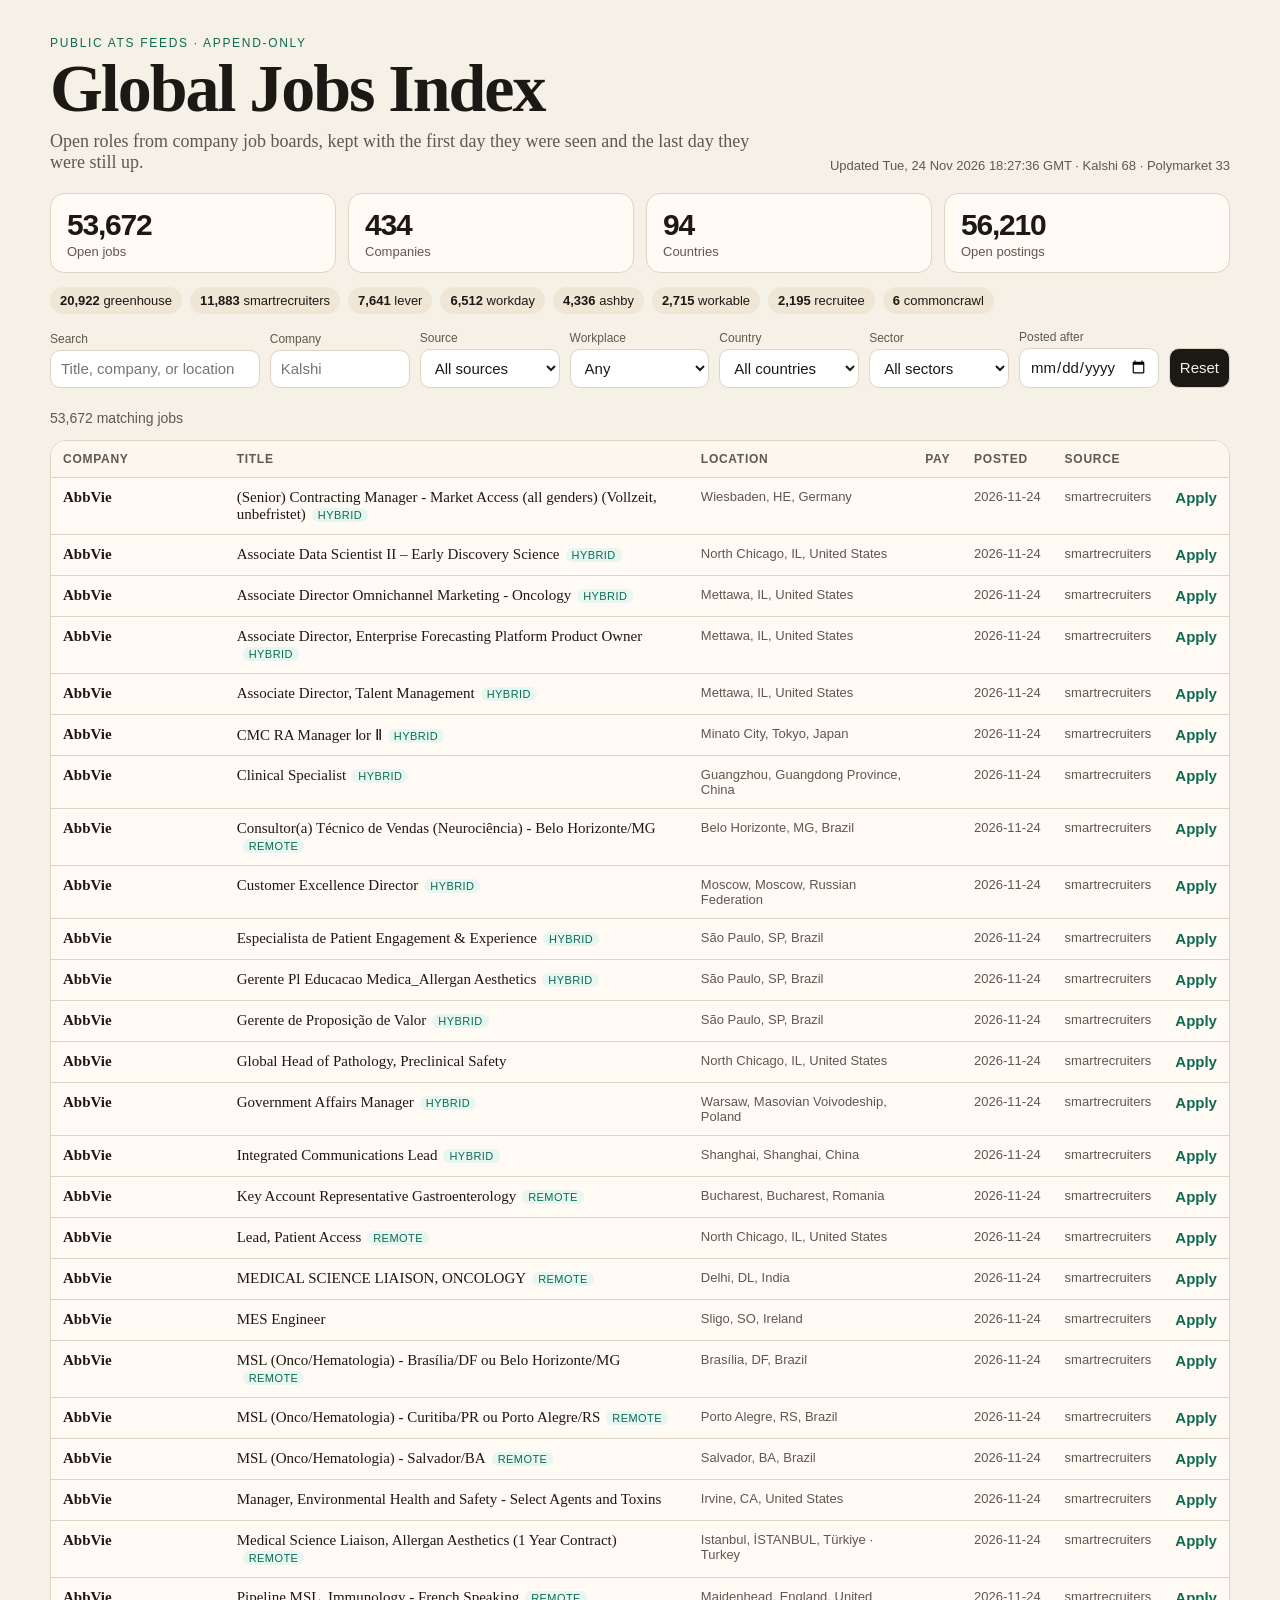
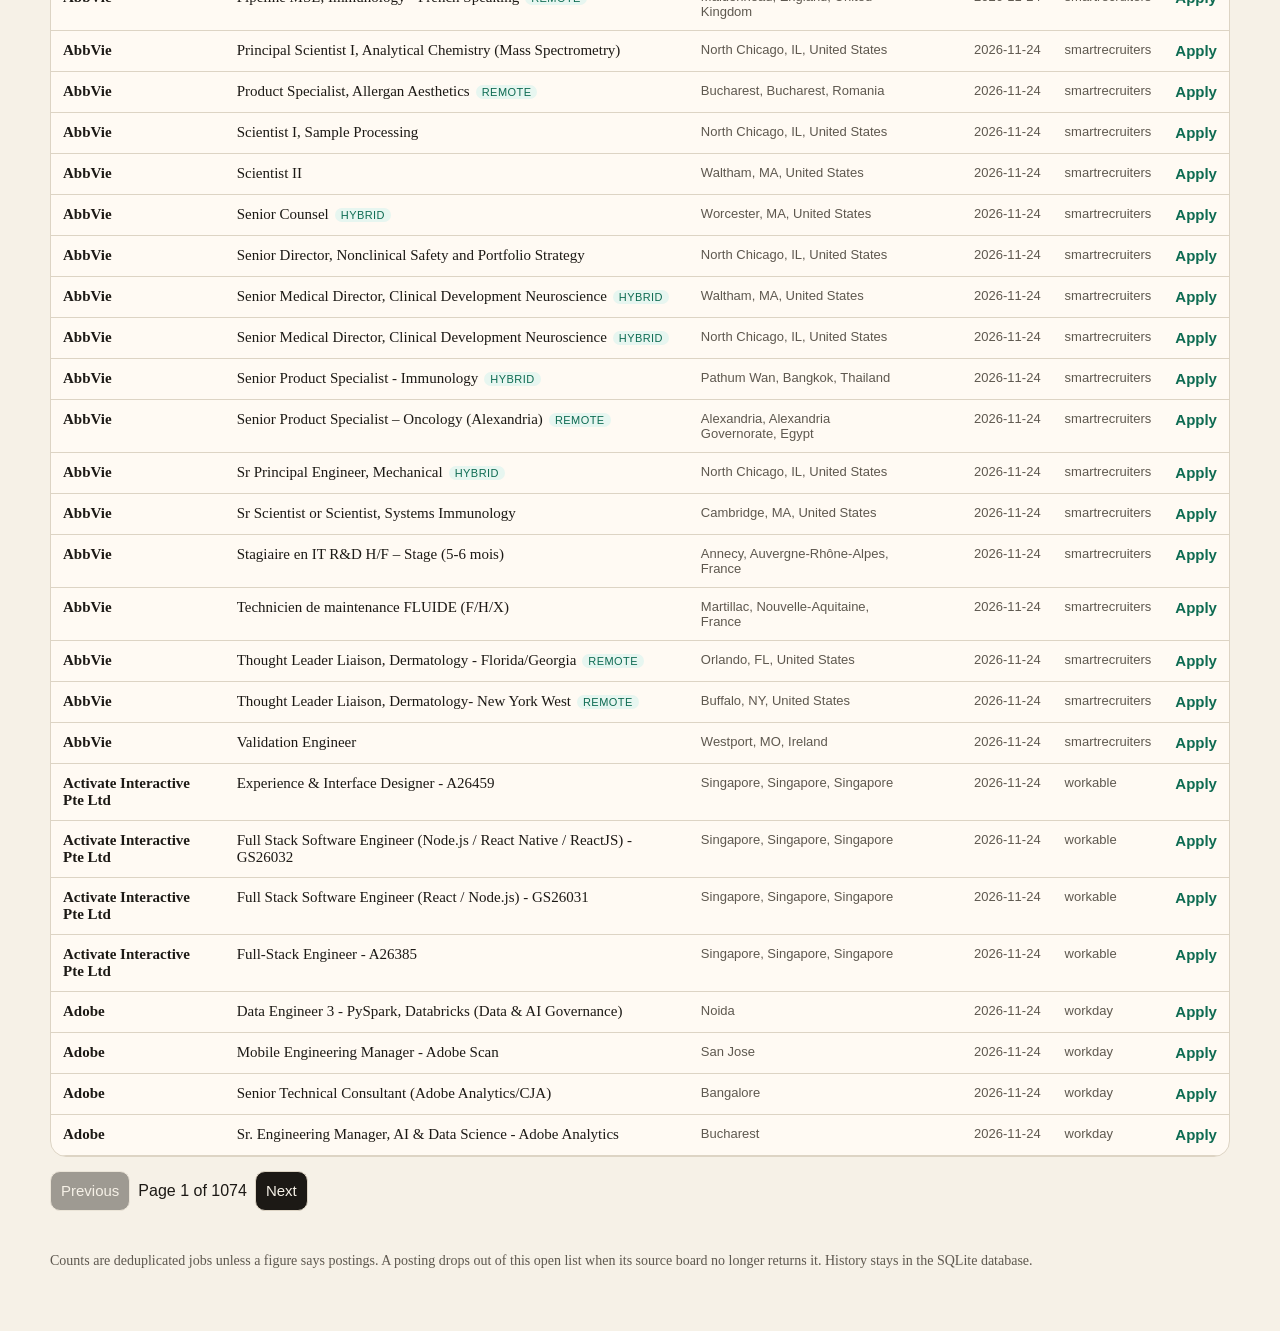
==== docs/index.html @ bd76886e "Add a public job directory with live ATS data. Pull Greenhouse, Lever, Ashby, Workable, SmartRecruit" ====
<!DOCTYPE html>
<html lang="en">
  <head>
    <meta charset="utf-8" />
    <meta name="viewport" content="width=device-width, initial-scale=1" />
    <title>Global Jobs Index</title>
    <meta
      name="description"
      content="A public, append-only directory of job postings from company ATS boards and other open sources."
    />
    <link rel="stylesheet" href="styles.css?v=2" />
  </head>
  <body>
    <header class="top">
      <div class="brand">
        <p class="eyebrow">Public ATS feeds · append-only</p>
        <h1>Global Jobs Index</h1>
        <p class="lede">
          Open roles from company job boards, kept with the first day they were seen and the last day they were still up.
        </p>
      </div>
      <p class="generated" id="generated">Loading the index…</p>
    </header>

    <section class="stats" id="stats" aria-label="Headline counts"></section>
    <section class="sources" id="sources" aria-label="Postings by source"></section>

    <form class="filters" id="filters">
      <label>
        Search
        <input id="q" type="search" placeholder="Title, company, or location" autocomplete="off" />
      </label>
      <label>
        Company
        <input id="company" type="search" placeholder="Kalshi" autocomplete="off" />
      </label>
      <label>
        Source
        <select id="source"><option value="">All sources</option></select>
      </label>
      <label>
        Workplace
        <select id="workplace">
          <option value="">Any</option>
          <option value="remote">Remote</option>
          <option value="hybrid">Hybrid</option>
          <option value="onsite">On-site</option>
        </select>
      </label>
      <label>
        Country
        <select id="country"><option value="">All countries</option></select>
      </label>
      <label>
        Sector
        <select id="sector"><option value="">All sectors</option></select>
      </label>
      <label>
        Posted after
        <input id="posted" type="date" />
      </label>
      <button type="button" id="clear">Reset</button>
    </form>

    <p class="match" id="match"></p>
    <div class="table-wrap">
      <table>
        <thead>
          <tr>
            <th>Company</th>
            <th>Title</th>
            <th>Location</th>
            <th>Pay</th>
            <th>Posted</th>
            <th>Source</th>
            <th></th>
          </tr>
        </thead>
        <tbody id="rows"></tbody>
      </table>
    </div>
    <nav class="pager" id="pager"></nav>
    <footer>
      <p>
        Counts are deduplicated jobs unless a figure says postings. A posting drops out of this open list when its
        source board no longer returns it. History stays in the SQLite database.
      </p>
    </footer>
    <script src="app.js?v=2"></script>
  </body>
</html>
---- docs/styles.css ----
:root {
  --ink: #1c1915;
  --muted: #5e584f;
  --line: #ddd4c4;
  --paper: #f6f1e7;
  --card: #fffaf3;
  --green: #0e6b52;
  --green-ink: #e7f6f0;
  --chip: #efe6d6;
  --warn: #8a3d22;
  color-scheme: light;
}

* { box-sizing: border-box; }
html, body { margin: 0; padding: 0; }
body {
  font-family: "Iowan Old Style", "Palatino Linotype", Palatino, Georgia, serif;
  color: var(--ink);
  background:
    radial-gradient(1200px 400px at 10% -10%, #efe2c8 0%, transparent 55%),
    var(--paper);
  min-height: 100vh;
}

.top, .stats, .sources, .filters, .match, .table-wrap, .pager, footer {
  width: min(1180px, calc(100% - 32px));
  margin-left: auto;
  margin-right: auto;
}

.top {
  display: flex;
  justify-content: space-between;
  gap: 24px;
  padding: 36px 0 12px;
  align-items: end;
}
.eyebrow {
  margin: 0 0 6px;
  font-family: "Segoe UI", sans-serif;
  letter-spacing: 0.14em;
  text-transform: uppercase;
  font-size: 12px;
  color: var(--green);
}
h1 {
  margin: 0;
  font-size: clamp(40px, 6vw, 68px);
  font-weight: 560;
  letter-spacing: -0.03em;
  line-height: 0.95;
}
.lede { max-width: 46rem; color: var(--muted); margin: 10px 0 0; font-size: 18px; }
.generated {
  margin: 0;
  font-family: "Segoe UI", sans-serif;
  font-size: 13px;
  color: var(--muted);
  text-align: right;
}

.stats {
  display: grid;
  grid-template-columns: repeat(4, 1fr);
  gap: 12px;
  padding: 8px 0 14px;
}
.stat {
  background: var(--card);
  border: 1px solid var(--line);
  border-radius: 14px;
  padding: 14px 16px 12px;
}
.stat b {
  display: block;
  font-family: "Segoe UI", sans-serif;
  font-size: 30px;
  letter-spacing: -0.04em;
}
.stat span {
  font-family: "Segoe UI", sans-serif;
  color: var(--muted);
  font-size: 13px;
}

.sources { display: flex; flex-wrap: wrap; gap: 8px; padding-bottom: 16px; }
.chip {
  font-family: "Segoe UI", sans-serif;
  background: var(--chip);
  border-radius: 999px;
  padding: 6px 10px;
  font-size: 13px;
}
.chip strong { font-weight: 650; }

.filters {
  display: grid;
  grid-template-columns: minmax(180px, 1.5fr) minmax(140px, 1fr) repeat(5, minmax(120px, 1fr)) auto;
  gap: 10px;
  align-items: end;
  padding-bottom: 8px;
}
label {
  display: flex;
  flex-direction: column;
  gap: 4px;
  font-family: "Segoe UI", sans-serif;
  font-size: 12px;
  color: var(--muted);
}
input, select, button {
  font: 15px/1.2 "Segoe UI", sans-serif;
  color: var(--ink);
  background: white;
  border: 1px solid var(--line);
  border-radius: 10px;
  padding: 9px 10px;
}
button {
  background: var(--ink);
  color: var(--paper);
  cursor: pointer;
  height: 40px;
}
.match {
  font-family: "Segoe UI", sans-serif;
  color: var(--muted);
  font-size: 14px;
}

.table-wrap {
  background: var(--card);
  border: 1px solid var(--line);
  border-radius: 16px;
  overflow: auto;
}
table { width: 100%; border-collapse: collapse; }
th, td {
  text-align: left;
  padding: 11px 12px;
  border-bottom: 1px solid var(--line);
  vertical-align: top;
  font-size: 15px;
}
th {
  font-family: "Segoe UI", sans-serif;
  font-size: 12px;
  letter-spacing: 0.06em;
  text-transform: uppercase;
  color: var(--muted);
  background: #fbf6ee;
  position: sticky;
  top: 0;
}
td.company { font-weight: 600; }
td.muted, .pay, .when, .src {
  font-family: "Segoe UI", sans-serif;
  font-size: 13px;
  color: var(--muted);
}
.when, .pay { white-space: nowrap; }
.src { white-space: nowrap; }
a.apply {
  font-family: "Segoe UI", sans-serif;
  color: var(--green);
  font-weight: 650;
  text-decoration: none;
}
.tag {
  display: inline-block;
  margin-left: 6px;
  padding: 1px 6px;
  border-radius: 999px;
  background: var(--green-ink);
  color: var(--green);
  font-family: "Segoe UI", sans-serif;
  font-size: 11px;
  letter-spacing: 0.04em;
  text-transform: uppercase;
}
.pager {
  display: flex;
  gap: 8px;
  align-items: center;
  padding: 14px 0 28px;
  font-family: "Segoe UI", sans-serif;
}
.pager button[disabled] { opacity: 0.4; cursor: default; }
footer { padding-bottom: 48px; color: var(--muted); font-size: 14px; }

@media (max-width: 1100px) {
  .filters { grid-template-columns: 1fr 1fr 1fr 1fr; }
}
@media (max-width: 980px) {
  .stats { grid-template-columns: 1fr 1fr; }
  .filters { grid-template-columns: 1fr 1fr; }
  .top { flex-direction: column; align-items: start; }
  .generated { text-align: left; }
}
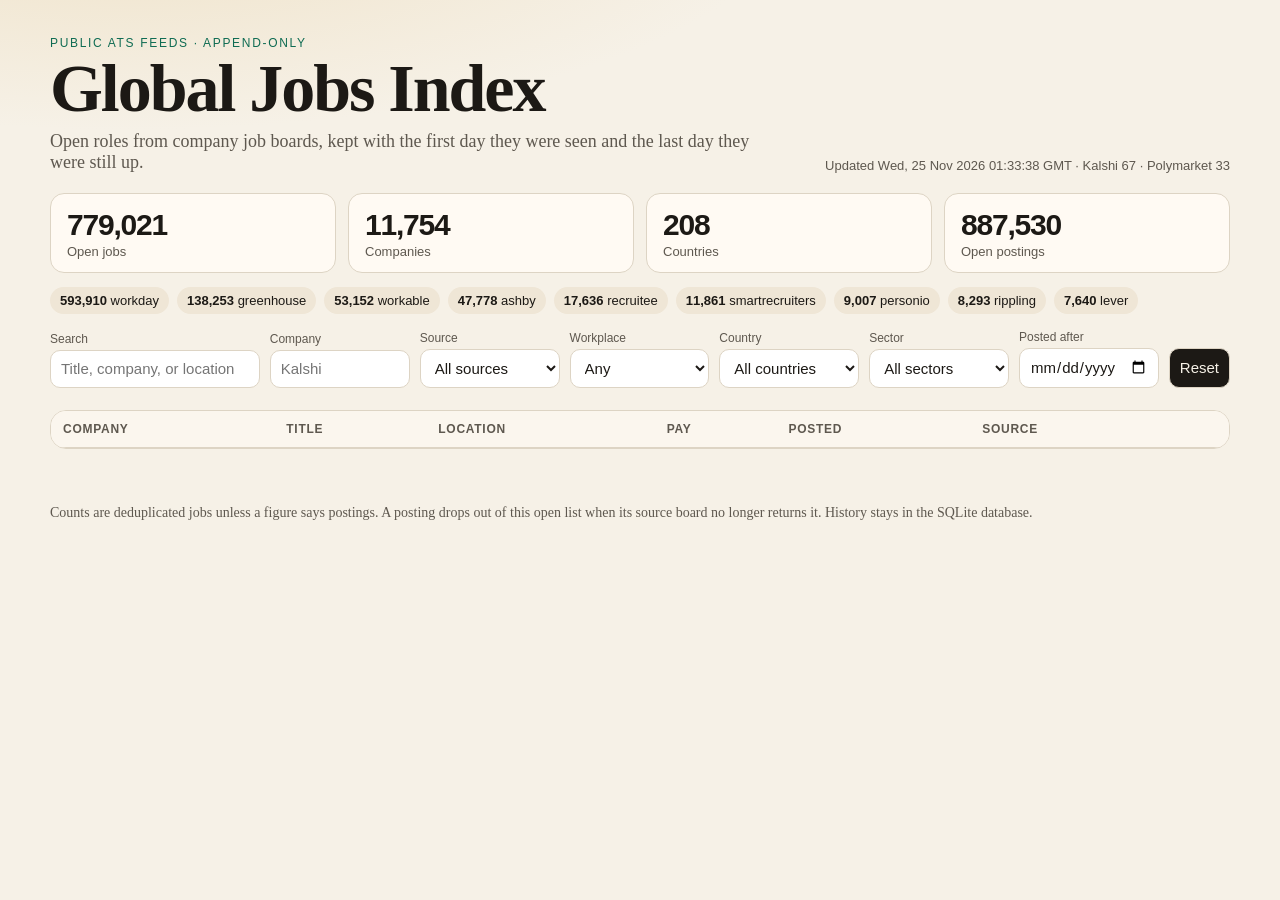
==== commit cf5b9b2f: "Pull the full public ATS catalog and store history as Parquet. Merge 11,593 catalog boards, add Pers" ====
--- a/docs/index.html
+++ b/docs/index.html
@@ -86,6 +86,6 @@
         source board no longer returns it. History stays in the SQLite database.
       </p>
     </footer>
-    <script src="app.js?v=2"></script>
+    <script src="app.js?v=3"></script>
   </body>
 </html>
